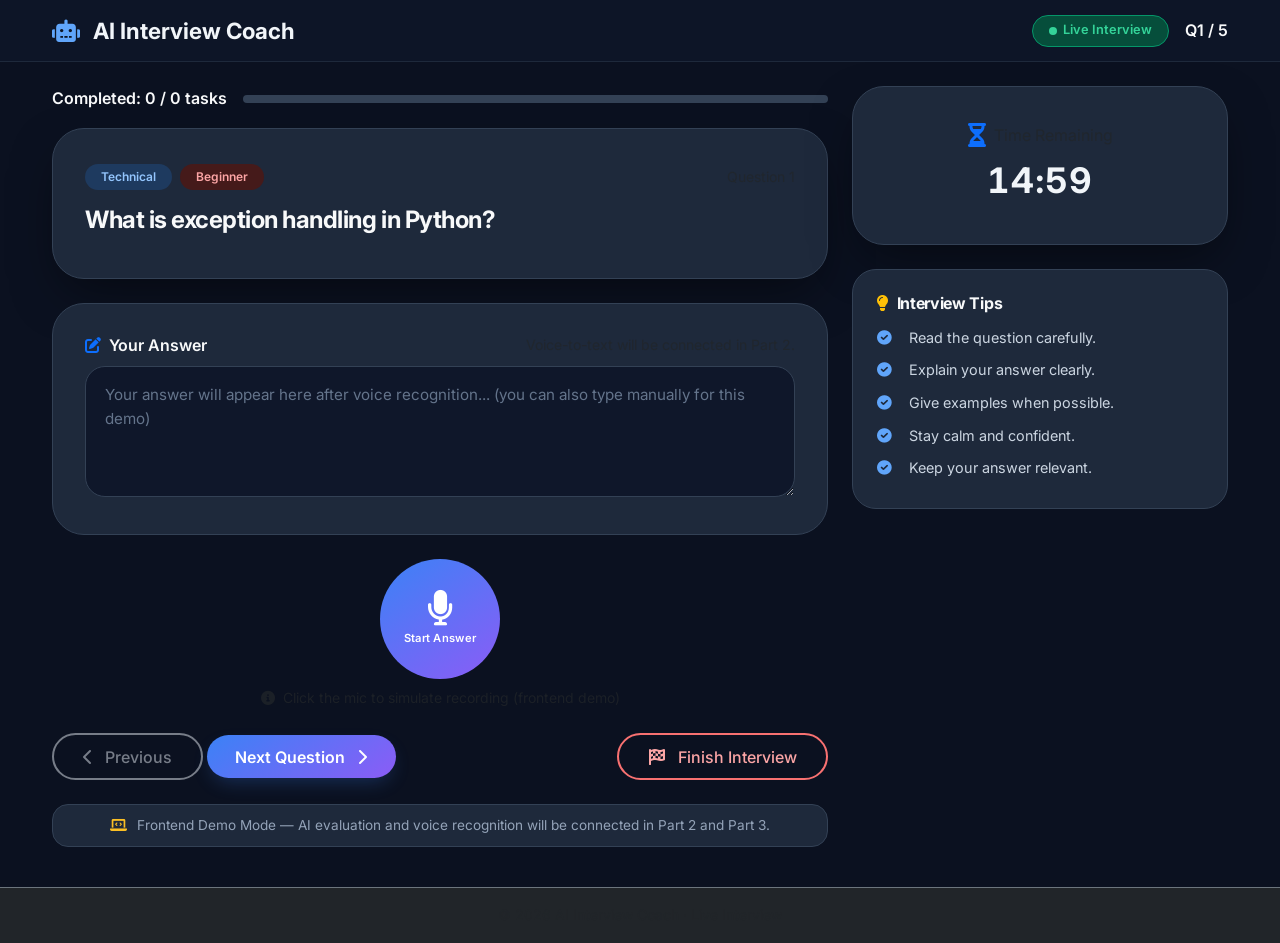
==== frontend/interview.html @ 2a02ca3c "Initial project" ====
<!DOCTYPE html>
<html lang="en">
<head>
  <meta charset="UTF-8" />
  <meta name="viewport" content="width=device-width, initial-scale=1.0" />
  <title>Live Interview · AI Interview Coach</title>

  <!-- Bootstrap 5 & Font Awesome 6 CDN -->
  <link href="https://cdn.jsdelivr.net/npm/bootstrap@5.3.2/dist/css/bootstrap.min.css" rel="stylesheet" />
  <link rel="stylesheet" href="https://cdnjs.cloudflare.com/ajax/libs/font-awesome/6.0.0-beta3/css/all.min.css" />
  <link rel="stylesheet" href="css/style.css">

  <!-- Google Font (Inter) -->
  <link rel="preconnect" href="https://fonts.googleapis.com" />
  <link rel="preconnect" href="https://fonts.gstatic.com" crossorigin />
  <link href="https://fonts.googleapis.com/css2?family=Inter:opsz,wght@14..32,400;14..32,500;14..32,600;14..32,700&display=swap" rel="stylesheet" />

  <style>
    /* ----- reset & base ----- */
    * {
      margin: 0;
      padding: 0;
      box-sizing: border-box;
    }

    body {
      font-family: 'Inter', -apple-system, BlinkMacSystemFont, sans-serif;
      background: #0b1120;
      color: #e2e8f0;
      min-height: 100vh;
      display: flex;
      flex-direction: column;
    }

    /* ----- gradient helpers ----- */
    .gradient-text {
      background: linear-gradient(145deg, #60a5fa, #a78bfa);
      -webkit-background-clip: text;
      -webkit-text-fill-color: transparent;
      background-clip: text;
    }

    .btn-gradient {
      background: linear-gradient(145deg, #3b82f6, #8b5cf6);
      border: none;
      color: #fff;
      font-weight: 600;
      padding: 0.6rem 1.8rem;
      border-radius: 40px;
      transition: all 0.2s ease;
      box-shadow: 0 8px 20px -6px rgba(59, 130, 246, 0.3);
    }

    .btn-gradient:hover {
      transform: translateY(-2px);
      box-shadow: 0 12px 28px -8px rgba(59, 130, 246, 0.5);
      color: #fff;
      background: linear-gradient(145deg, #2563eb, #7c3aed);
    }

    .btn-outline-secondary-custom {
      background: transparent;
      border: 2px solid #475569;
      color: #94a3b8;
      font-weight: 500;
      padding: 0.6rem 1.8rem;
      border-radius: 40px;
      transition: all 0.2s ease;
    }

    .btn-outline-secondary-custom:hover {
      background: #1e293b;
      border-color: #64748b;
      color: #e2e8f0;
      transform: translateY(-2px);
    }

    .btn-danger-custom {
      background: transparent;
      border: 2px solid #f87171;
      color: #fca5a5;
      font-weight: 500;
      padding: 0.6rem 1.8rem;
      border-radius: 40px;
      transition: all 0.2s ease;
    }

    .btn-danger-custom:hover {
      background: #7f1d1d;
      border-color: #ef4444;
      color: #fff;
      transform: translateY(-2px);
    }

    /* ----- navbar / header ----- */
    .interview-header {
      background: rgba(15, 23, 42, 0.85);
      backdrop-filter: blur(12px);
      -webkit-backdrop-filter: blur(12px);
      border-bottom: 1px solid #1e293b;
      padding: 0.8rem 0;
    }

    .header-brand {
      font-weight: 700;
      font-size: 1.4rem;
      color: #f1f5f9;
      text-decoration: none;
    }

    .header-brand i {
      color: #60a5fa;
      margin-right: 8px;
    }

    .status-badge {
      background: #064e3b;
      color: #34d399;
      font-weight: 600;
      font-size: 0.8rem;
      padding: 0.3rem 1rem;
      border-radius: 40px;
      border: 1px solid #059669;
      display: inline-flex;
      align-items: center;
      gap: 6px;
    }

    .status-badge .pulse {
      display: inline-block;
      width: 8px;
      height: 8px;
      background: #34d399;
      border-radius: 50%;
      animation: pulse 1.5s ease-in-out infinite;
    }

    @keyframes pulse {
      0% { opacity: 1; transform: scale(1); }
      50% { opacity: 0.4; transform: scale(0.8); }
      100% { opacity: 1; transform: scale(1); }
    }

    /* ----- main cards ----- */
    .question-card {
      background: #1e293b;
      border: 1px solid #334155;
      border-radius: 32px;
      padding: 2.2rem 2rem;
      box-shadow: 0 20px 50px -12px rgba(0, 0, 0, 0.5);
    }

    .answer-card {
      background: #1e293b;
      border: 1px solid #334155;
      border-radius: 32px;
      padding: 1.8rem 2rem;
    }

    .tips-card {
      background: #1e293b;
      border: 1px solid #334155;
      border-radius: 24px;
      padding: 1.5rem 1.5rem;
    }

    .tips-card ul {
      list-style: none;
      padding-left: 0;
      margin-bottom: 0;
    }

    .tips-card ul li {
      padding: 0.3rem 0;
      color: #cbd5e1;
      font-size: 0.9rem;
    }

    .tips-card ul li i {
      color: #60a5fa;
      width: 20px;
      margin-right: 8px;
    }

    .topic-badge {
      background: #1e3a5f;
      color: #93c5fd;
      padding: 0.2rem 1rem;
      border-radius: 40px;
      font-size: 0.75rem;
      font-weight: 600;
    }

    .difficulty-badge {
      background: #451a1a;
      color: #fca5a5;
      padding: 0.2rem 1rem;
      border-radius: 40px;
      font-size: 0.75rem;
      font-weight: 600;
    }

    /* ----- microphone button ----- */
    .mic-btn {
      width: 120px;
      height: 120px;
      border-radius: 50%;
      border: none;
      background: linear-gradient(145deg, #3b82f6, #8b5cf6);
      color: #fff;
      font-size: 3rem;
      transition: all 0.3s ease;
      box-shadow: 0 0 0 0 rgba(59, 130, 246, 0.4);
      display: flex;
      flex-direction: column;
      align-items: center;
      justify-content: center;
      gap: 4px;
      margin: 0 auto;
      cursor: pointer;
    }

    .mic-btn:hover {
      transform: scale(1.04);
      box-shadow: 0 0 40px rgba(59, 130, 246, 0.3);
    }

    .mic-btn.recording {
      background: linear-gradient(145deg, #dc2626, #b91c1c);
      box-shadow: 0 0 40px rgba(220, 38, 38, 0.4);
      animation: pulse-ring 1.5s ease-in-out infinite;
    }

    @keyframes pulse-ring {
      0% { box-shadow: 0 0 0 0 rgba(220, 38, 38, 0.4); }
      70% { box-shadow: 0 0 0 20px rgba(220, 38, 38, 0); }
      100% { box-shadow: 0 0 0 0 rgba(220, 38, 38, 0); }
    }

    .mic-btn .mic-label {
      font-size: 0.7rem;
      font-weight: 600;
      letter-spacing: 0.3px;
    }

    .mic-btn .mic-icon {
      font-size: 2.2rem;
      line-height: 1;
    }

    .recording-indicator {
      display: none;
      color: #fca5a5;
      font-size: 0.9rem;
      font-weight: 500;
    }

    .recording-indicator.show {
      display: block;
    }

    /* ----- progress bar ----- */
    .progress-custom {
      background: #334155;
      border-radius: 40px;
      height: 8px;
    }

    .progress-custom .progress-bar {
      background: linear-gradient(90deg, #3b82f6, #8b5cf6);
      border-radius: 40px;
      transition: width 0.4s ease;
    }

    /* ----- timer ----- */
    .timer-display {
      font-size: 2.2rem;
      font-weight: 700;
      font-variant-numeric: tabular-nums;
      color: #f1f5f9;
      letter-spacing: 1px;
    }

    .timer-display.warning {
      color: #f87171;
    }

    /* ----- textarea ----- */
    .form-control-dark {
      background: #0f172a;
      border: 1.5px solid #334155;
      border-radius: 20px;
      color: #e2e8f0;
      padding: 1rem 1.2rem;
      font-size: 0.95rem;
      transition: 0.15s;
      resize: vertical;
    }

    .form-control-dark:focus {
      border-color: #8b5cf6;
      box-shadow: 0 0 0 4px rgba(139, 92, 246, 0.15);
      background: #0f172a;
      color: #f1f5f9;
    }

    .form-control-dark::placeholder {
      color: #64748b;
    }

    /* ----- demo note ----- */
    .demo-note {
      background: #1e293b;
      border-radius: 16px;
      padding: 0.6rem 1.2rem;
      border: 1px solid #334155;
      font-size: 0.85rem;
      color: #94a3b8;
      text-align: center;
    }

    .demo-note i {
      color: #fbbf24;
      margin-right: 6px;
    }

    /* responsive */
    @media (max-width: 576px) {
      .question-card {
        padding: 1.5rem 1rem;
      }
      .answer-card {
        padding: 1.2rem 1rem;
      }
      .mic-btn {
        width: 90px;
        height: 90px;
        font-size: 2rem;
      }
      .mic-btn .mic-icon {
        font-size: 1.6rem;
      }
      .timer-display {
        font-size: 1.6rem;
      }
      .header-brand {
        font-size: 1.1rem;
      }
      .btn-gradient,
      .btn-outline-secondary-custom,
      .btn-danger-custom {
        width: 100%;
        justify-content: center;
      }
    }

    @media (max-width: 768px) {
      .tips-card {
        margin-top: 1rem;
      }
    }
  </style>
</head>
<body>

  <!-- ============================================================ -->
  <!-- INTERVIEW HEADER (navbar-like)                               -->
  <!-- ============================================================ -->
  <header class="interview-header">
    <div class="container">
      <div class="row align-items-center">
        <div class="col-6 col-md-4">
          <a href="#" class="header-brand">
            <i class="fas fa-robot"></i> AI Interview Coach
          </a>
        </div>
        <div class="col-6 col-md-8 text-end d-flex align-items-center justify-content-end gap-3">
          <span class="status-badge d-none d-sm-inline-flex">
            <span class="pulse"></span> Live Interview
          </span>
          <span class="text-light fw-semibold" id="questionCounterDisplay">Q1 / 5</span>
        </div>
      </div>
    </div>
  </header>

  <!-- ============================================================ -->
  <!-- MAIN CONTENT                                                 -->
  <!-- ============================================================ -->
  <main class="container py-4 flex-grow-1">
    <div class="row g-4">

      <!-- ===== LEFT COLUMN: question + answer + mic ===== -->
      <div class="col-lg-8">

        <!-- progress bar -->
        <div class="mb-3 d-flex align-items-center gap-3">
          <span class="text-light fw-semibold" id="progressLabel">Question 1 of 5</span>
          <div class="progress-custom flex-grow-1">
            <div class="progress-bar" id="progressBar" style="width: 20%;" role="progressbar" aria-valuenow="20" aria-valuemin="0" aria-valuemax="100"></div>
          </div>
        </div>

        <!-- ===== QUESTION CARD ===== -->
        <div class="question-card mb-4">
          <div class="d-flex flex-wrap align-items-center gap-2 mb-3">
            <span class="topic-badge" id="topicBadge">Python</span>
            <span class="difficulty-badge" id="difficultyBadge">Intermediate</span>
            <span class="ms-auto text-muted small" id="qNumberDisplay">Question 1</span>
          </div>
          <h4 class="fw-bold text-light" id="questionText">
            Explain the difference between a list and a tuple in Python.
          </h4>
        </div>

        <!-- ===== ANSWER SECTION ===== -->
        <div class="answer-card mb-4">
          <div class="d-flex justify-content-between align-items-center mb-2">
            <label class="fw-semibold text-light">
              <i class="fas fa-pen-to-square text-primary me-2"></i>Your Answer
            </label>
            <span class="text-muted small">Voice-to-text will be connected in Part 2.</span>
          </div>
          <textarea class="form-control-dark w-100" id="answerTextarea" rows="4" placeholder="Your answer will appear here after voice recognition... (you can also type manually for this demo)"></textarea>
        </div>

        <!-- ===== MICROPHONE SECTION ===== -->
        <div class="text-center mb-4">
          <button class="mic-btn" id="micButton">
            <span class="mic-icon"><i class="fas fa-microphone"></i></span>
            <span class="mic-label" id="micLabel">Start Answer</span>
          </button>
          <div class="recording-indicator mt-2" id="recordingIndicator">
            <i class="fas fa-circle text-danger me-1" style="font-size: 0.7rem;"></i> Recording...
          </div>
          <p class="text-muted small mt-2 mb-0">
            <i class="fas fa-info-circle me-1"></i> Click the mic to simulate recording (frontend demo)
          </p>
        </div>

        <!-- ===== CONTROLS ===== -->
        <div class="d-flex flex-wrap gap-3 justify-content-between align-items-center">
          <div>
            <button class="btn btn-outline-secondary-custom" id="prevBtn" disabled>
              <i class="fas fa-chevron-left me-1"></i> Previous
            </button>
            <button class="btn btn-gradient" id="nextBtn">
              Next Question <i class="fas fa-chevron-right ms-1"></i>
            </button>
          </div>
          <button class="btn btn-danger-custom" id="finishBtn">
            <i class="fas fa-flag-checkered me-1"></i> Finish Interview
          </button>
        </div>

        <!-- demo status note (inside main column) -->
        <div class="demo-note mt-4">
          <i class="fas fa-laptop-code"></i>
          Frontend Demo Mode — AI evaluation and voice recognition will be connected in Part 2 and Part 3.
        </div>
      </div>

      <!-- ===== RIGHT COLUMN: Timer + Tips ===== -->
      <div class="col-lg-4">
        <!-- Timer -->
        <div class="question-card mb-4 text-center">
          <div class="d-flex align-items-center justify-content-center gap-2 mb-1">
            <i class="fas fa-hourglass-half text-primary fs-4"></i>
            <span class="text-muted">Time Remaining</span>
          </div>
          <div class="timer-display" id="timerDisplay">02:00</div>
          <div id="timeUpMessage" class="text-danger fw-semibold mt-1" style="display: none;">Time is up.</div>
        </div>

        <!-- Interview Tips -->
        <div class="tips-card">
          <h6 class="fw-bold text-light mb-2">
            <i class="fas fa-lightbulb text-warning me-2"></i>Interview Tips
          </h6>
          <ul>
            <li><i class="fas fa-check-circle"></i> Read the question carefully.</li>
            <li><i class="fas fa-check-circle"></i> Explain your answer clearly.</li>
            <li><i class="fas fa-check-circle"></i> Give examples when possible.</li>
            <li><i class="fas fa-check-circle"></i> Stay calm and confident.</li>
            <li><i class="fas fa-check-circle"></i> Keep your answer relevant.</li>
          </ul>
        </div>
      </div>

    </div> <!-- /row -->
  </main>

  <!-- ============================================================ -->
  <!-- FOOTER (simple)                                              -->
  <!-- ============================================================ -->
  <footer class="bg-dark py-3 mt-3 border-top border-secondary">
    <div class="container text-center text-muted small">
      <span>© 2026 AI Interview Coach · Live Interview</span>
    </div>
  </footer>

  <!-- Bootstrap JS -->
  <script src="https://cdn.jsdelivr.net/npm/bootstrap@5.3.2/dist/js/bootstrap.bundle.min.js"></script>

  <!-- ============================================================ -->
  <!-- JAVASCRIPT – all frontend logic                              -->
  <!-- ============================================================ -->
  <script>
    (function() {
      'use strict';

      // ---- SAMPLE QUESTIONS (5 Python-related) ----
      const questions = [{
        text: "Explain the difference between a list and a tuple in Python.",
        topic: "Python",
        difficulty: "Intermediate"
      }, {
        text: "What is a function in Python? How do you define and call a function?",
        topic: "Python",
        difficulty: "Beginner"
      }, {
        text: "Explain how exception handling works in Python with try, except, and finally.",
        topic: "Python",
        difficulty: "Intermediate"
      }, {
        text: "What is Object-Oriented Programming (OOP)? Explain the four pillars of OOP in Python.",
        topic: "Python",
        difficulty: "Advanced"
      }, {
        text: "How do dictionaries work in Python? Explain how to add, update, and retrieve items.",
        topic: "Python",
        difficulty: "Beginner"
      }];

      const totalQ = questions.length;

      // ---- DOM refs ----
      const questionText = document.getElementById('questionText');
      const topicBadge = document.getElementById('topicBadge');
      const difficultyBadge = document.getElementById('difficultyBadge');
      const qNumberDisplay = document.getElementById('qNumberDisplay');
      const questionCounterDisplay = document.getElementById('questionCounterDisplay');
      const progressBar = document.getElementById('progressBar');
      const progressLabel = document.getElementById('progressLabel');

      const answerTextarea = document.getElementById('answerTextarea');
      const micButton = document.getElementById('micButton');
      const micLabel = document.getElementById('micLabel');
      const recordingIndicator = document.getElementById('recordingIndicator');

      const prevBtn = document.getElementById('prevBtn');
      const nextBtn = document.getElementById('nextBtn');
      const finishBtn = document.getElementById('finishBtn');

      const timerDisplay = document.getElementById('timerDisplay');
      const timeUpMessage = document.getElementById('timeUpMessage');

      // ---- state ----
      let currentIndex = 0; // 0-based
      let isRecording = false;
      let timerSeconds = 120; // 2 minutes
      let timerInterval = null;
      let isTimerStopped = false;

      // ---- render question ----
      function renderQuestion(index) {
        const q = questions[index];
        questionText.textContent = q.text;
        topicBadge.textContent = q.topic;
        difficultyBadge.textContent = q.difficulty;

        const qNum = index + 1;
        qNumberDisplay.textContent = `Question ${qNum}`;
        questionCounterDisplay.textContent = `Q${qNum} / ${totalQ}`;

        // progress: (index+1)/total * 100
        const pct = ((index + 1) / totalQ) * 100;
        progressBar.style.width = pct + '%';
        progressBar.setAttribute('aria-valuenow', pct);
        progressLabel.textContent = `Question ${qNum} of ${totalQ}`;

        // disable prev on first
        prevBtn.disabled = (index === 0);
      }

      // ---- reset answer & mic state ----
      function resetAnswerAndMic() {
        answerTextarea.value = '';
        // reset mic
        if (isRecording) {
          isRecording = false;
          micButton.classList.remove('recording');
          micLabel.textContent = 'Start Answer';
          recordingIndicator.classList.remove('show');
        }
      }

      // ---- navigate ----
      function goToQuestion(index) {
        if (index < 0 || index >= totalQ) return;
        currentIndex = index;
        renderQuestion(index);
        resetAnswerAndMic();
      }

      function nextQuestion() {
        if (currentIndex < totalQ - 1) {
          goToQuestion(currentIndex + 1);
        }
      }

      function prevQuestion() {
        if (currentIndex > 0) {
          goToQuestion(currentIndex - 1);
        }
      }

      // ---- timer ----
      function updateTimerDisplay() {
        const mins = Math.floor(timerSeconds / 60);
        const secs = timerSeconds % 60;
        timerDisplay.textContent = `${String(mins).padStart(2, '0')}:${String(secs).padStart(2, '0')}`;

        if (timerSeconds <= 10) {
          timerDisplay.classList.add('warning');
        } else {
          timerDisplay.classList.remove('warning');
        }

        if (timerSeconds <= 0) {
          timerDisplay.textContent = '00:00';
          timeUpMessage.style.display = 'block';
          if (timerInterval) {
            clearInterval(timerInterval);
            timerInterval = null;
            isTimerStopped = true;
          }
        } else {
          timeUpMessage.style.display = 'none';
        }
      }

      function startTimer() {
        if (timerInterval) return;
        isTimerStopped = false;
        timerInterval = setInterval(function() {
          if (timerSeconds > 0) {
            timerSeconds--;
            updateTimerDisplay();
          } else {
            clearInterval(timerInterval);
            timerInterval = null;
            isTimerStopped = true;
            updateTimerDisplay();
          }
        }, 1000);
      }

      // reset timer (called on page load)
      function resetTimer() {
        if (timerInterval) {
          clearInterval(timerInterval);
          timerInterval = null;
        }
        timerSeconds = 120;
        isTimerStopped = false;
        updateTimerDisplay();
        startTimer();
      }

      // ---- mic toggle (simulation) ----
      function toggleMic() {
        if (isTimerStopped) {
          // if time is up, don't allow recording
          alert('Time is up! Please finish the interview.');
          return;
        }
        isRecording = !isRecording;
        if (isRecording) {
          micButton.classList.add('recording');
          micLabel.textContent = 'Stop';
          recordingIndicator.classList.add('show');
          // simulate "recording" by adding some placeholder text after a short delay
          // but don't overwrite if user typed manually
        } else {
          micButton.classList.remove('recording');
          micLabel.textContent = 'Start Answer';
          recordingIndicator.classList.remove('show');
        }
      }

      // ---- finish interview ----
      function finishInterview() {
        if (confirm('Are you sure you want to finish the interview?')) {
          // stop timer
          if (timerInterval) {
            clearInterval(timerInterval);
            timerInterval = null;
          }
          window.location.href = 'result.html';
        }
      }

      // ---- event listeners ----
      nextBtn.addEventListener('click', nextQuestion);
      prevBtn.addEventListener('click', prevQuestion);

      micButton.addEventListener('click', function(e) {
        e.stopPropagation();
        toggleMic();
      });

      finishBtn.addEventListener('click', finishInterview);

      // keyboard shortcuts (optional): arrow keys for navigation
      document.addEventListener('keydown', function(e) {
        if (e.target.tagName === 'TEXTAREA' || e.target.tagName === 'INPUT') return;
        if (e.key === 'ArrowRight') {
          e.preventDefault();
          nextQuestion();
        } else if (e.key === 'ArrowLeft') {
          e.preventDefault();
          prevQuestion();
        }
      });

      // ---- init ----
      renderQuestion(0);
      resetAnswerAndMic();
      resetTimer();

      // ---- if user clicks "Start Answer" but no text, we could optionally simulate voice-to-text
      // but we keep it simple: just recording state.
      // For extra prototype feel, when recording stops, we can append a sample text
      // but we let the user type manually as per requirement.

      // ---- additional: if recording stops, we could simulate a transcribed text
      // but we'll keep it clean: no auto-fill to avoid confusion.

      console.log('Interview screen loaded. Frontend demo mode.');
    })();
  </script>
<script src="js/script.js"></script>
</body>
</html>
---- frontend/css/style.css ----
/* ============================================================
   CSS VARIABLES (Theme)
   ============================================================ */
:root {
    /* Primary Colors */
    --primary-50: #eef2ff;
    --primary-100: #e0e7ff;
    --primary-200: #c7d2fe;
    --primary-300: #a5b4fc;
    --primary-400: #818cf8;
    --primary-500: #6366f1;
    --primary-600: #4f46e5;
    --primary-700: #4338ca;
    --primary-800: #3730a3;

    /* Brand Gradient */
    --gradient-primary: linear-gradient(145deg, #2563eb, #7c3aed);
    --gradient-secondary: linear-gradient(145deg, #059669, #047857);
    --gradient-danger: linear-gradient(145deg, #dc2626, #b91c1c);

    /* Neutral Colors */
    --gray-50: #f8fafc;
    --gray-100: #f1f5f9;
    --gray-200: #e2e8f0;
    --gray-300: #cbd5e1;
    --gray-400: #94a3b8;
    --gray-500: #64748b;
    --gray-600: #475569;
    --gray-700: #334155;
    --gray-800: #1e293b;
    --gray-900: #0f172a;

    /* Semantic Colors */
    --color-success: #16a34a;
    --color-success-bg: #dcfce7;
    --color-warning: #d97706;
    --color-warning-bg: #fef3c7;
    --color-danger: #dc2626;
    --color-danger-bg: #fee2e2;
    --color-info: #2563eb;
    --color-info-bg: #dbeafe;

    /* Typography */
    --font-family: 'Inter', -apple-system, BlinkMacSystemFont, 'Segoe UI', Roboto, sans-serif;
    --font-size-base: 16px;
    --line-height-base: 1.6;

    /* Spacing */
    --spacing-xs: 0.25rem;
    --spacing-sm: 0.5rem;
    --spacing-md: 1rem;
    --spacing-lg: 1.5rem;
    --spacing-xl: 2rem;
    --spacing-2xl: 3rem;

    /* Border Radius */
    --radius-sm: 8px;
    --radius-md: 16px;
    --radius-lg: 24px;
    --radius-xl: 32px;
    --radius-full: 9999px;

    /* Shadows */
    --shadow-sm: 0 2px 8px rgba(0, 0, 0, 0.04);
    --shadow-md: 0 8px 24px -8px rgba(0, 0, 0, 0.06);
    --shadow-lg: 0 16px 40px -12px rgba(37, 99, 235, 0.10);
    --shadow-xl: 0 20px 50px -12px rgba(0, 0, 0, 0.08);

    /* Transitions */
    --transition-fast: 0.15s ease;
    --transition-base: 0.2s ease;
    --transition-slow: 0.3s ease;
}

/* ============================================================
   GLOBAL RESET & BASE
   ============================================================ */
* {
    margin: 0;
    padding: 0;
    box-sizing: border-box;
}

html {
    scroll-behavior: smooth;
}

body {
    font-family: var(--font-family);
    font-size: var(--font-size-base);
    line-height: var(--line-height-base);
    color: var(--gray-800);
    background: #f0f4ff;
    min-height: 100vh;
    display: flex;
    flex-direction: column;
    -webkit-font-smoothing: antialiased;
    -moz-osx-font-smoothing: grayscale;
}

/* Typography */
h1, h2, h3, h4, h5, h6 {
    font-weight: 700;
    letter-spacing: -0.02em;
    color: var(--gray-900);
}

h1 { font-size: 2.5rem; }
h2 { font-size: 2rem; }
h3 { font-size: 1.75rem; }
h4 { font-size: 1.5rem; }
h5 { font-size: 1.25rem; }
h6 { font-size: 1rem; }

p {
    color: var(--gray-600);
    margin-bottom: var(--spacing-md);
}

a {
    color: var(--primary-600);
    text-decoration: none;
    transition: var(--transition-fast);
}

a:hover {
    color: var(--primary-700);
    text-decoration: none;
}

/* ============================================================
   UTILITY CLASSES
   ============================================================ */
/* Gradient Text */
.gradient-text {
    background: var(--gradient-primary);
    -webkit-background-clip: text;
    -webkit-text-fill-color: transparent;
    background-clip: text;
}

/* Gradient Background */
.gradient-bg {
    background: var(--gradient-primary);
}

/* Section Titles */
.section-title {
    font-weight: 700;
    font-size: 2.4rem;
    letter-spacing: -0.02em;
}

.section-subtitle {
    color: var(--gray-500);
    max-width: 700px;
    margin: 0 auto;
}

/* Demo Badge */
.demo-badge {
    background: var(--color-warning-bg);
    color: var(--color-warning);
    font-size: 0.65rem;
    padding: 0.15rem 0.8rem;
    border-radius: var(--radius-full);
    font-weight: 600;
    display: inline-block;
}

.demo-badge-light {
    background: var(--gray-200);
    color: var(--gray-500);
    font-size: 0.65rem;
    padding: 0.15rem 0.8rem;
    border-radius: var(--radius-full);
    font-weight: 600;
    display: inline-block;
}

/* ============================================================
   BUTTONS
   ============================================================ */
.btn {
    font-weight: 600;
    padding: 0.6rem 1.8rem;
    border-radius: var(--radius-full);
    transition: all var(--transition-base);
    border: none;
    cursor: pointer;
    display: inline-flex;
    align-items: center;
    justify-content: center;
    gap: 0.5rem;
}

.btn-primary-gradient {
    background: var(--gradient-primary);
    color: #fff;
    box-shadow: 0 8px 20px -6px rgba(37, 99, 235, 0.3);
}

.btn-primary-gradient:hover {
    transform: translateY(-3px);
    box-shadow: 0 12px 28px -8px rgba(37, 99, 235, 0.45);
    color: #fff;
}

.btn-secondary-gradient {
    background: var(--gradient-secondary);
    color: #fff;
    box-shadow: 0 8px 20px -6px rgba(5, 150, 105, 0.3);
}

.btn-secondary-gradient:hover {
    transform: translateY(-3px);
    box-shadow: 0 12px 28px -8px rgba(5, 150, 105, 0.45);
    color: #fff;
}

.btn-outline-primary {
    background: transparent;
    border: 2px solid var(--primary-500);
    color: var(--primary-600);
}

.btn-outline-primary:hover {
    background: var(--primary-600);
    color: #fff;
    transform: translateY(-2px);
    box-shadow: 0 8px 20px -6px rgba(37, 99, 235, 0.2);
}

.btn-outline-secondary {
    background: transparent;
    border: 2px solid var(--gray-300);
    color: var(--gray-600);
}

.btn-outline-secondary:hover {
    background: var(--gray-100);
    border-color: var(--gray-400);
    transform: translateY(-2px);
}

.btn-danger-outline {
    background: transparent;
    border: 2px solid var(--color-danger);
    color: var(--color-danger);
}

.btn-danger-outline:hover {
    background: var(--color-danger-bg);
    border-color: var(--color-danger);
    transform: translateY(-2px);
}

.btn-danger-solid {
    background: var(--gradient-danger);
    color: #fff;
}

.btn-danger-solid:hover {
    transform: translateY(-3px);
    box-shadow: 0 12px 28px -8px rgba(220, 38, 38, 0.45);
    color: #fff;
}

.btn:disabled,
.btn.disabled {
    opacity: 0.5;
    pointer-events: none;
    transform: none !important;
}

/* ============================================================
   CARDS
   ============================================================ */
.card-base {
    background: #ffffff;
    border: none;
    border-radius: var(--radius-lg);
    padding: 1.8rem 1.8rem;
    box-shadow: var(--shadow-md);
    transition: all var(--transition-base);
    height: 100%;
}

.card-base:hover {
    box-shadow: var(--shadow-lg);
    transform: translateY(-2px);
}

.card-flat {
    background: #ffffff;
    border: none;
    border-radius: var(--radius-lg);
    padding: 1.5rem 1.5rem;
    box-shadow: var(--shadow-sm);
    height: 100%;
}

.card-flat:hover {
    box-shadow: var(--shadow-md);
}

.card-upload {
    background: #ffffff;
    border: 2px dashed var(--gray-300);
    border-radius: var(--radius-xl);
    padding: 3rem 1.5rem;
    text-align: center;
    transition: all var(--transition-base);
    cursor: pointer;
}

.card-upload:hover {
    border-color: var(--primary-400);
    background: var(--primary-50);
}

.card-upload.dragover {
    border-color: var(--primary-500);
    background: var(--primary-50);
}

/* ============================================================
   FORMS
   ============================================================ */
.form-label {
    font-weight: 600;
    font-size: 0.95rem;
    color: var(--gray-700);
    margin-bottom: 0.4rem;
}

.form-label .required-star {
    color: var(--color-danger);
    margin-left: 2px;
}

.form-control,
.form-select {
    border-radius: var(--radius-md);
    padding: 0.7rem 1.2rem;
    border: 1.5px solid var(--gray-200);
    background: #fafcff;
    font-size: 0.95rem;
    transition: var(--transition-fast);
    color: var(--gray-800);
}

.form-control:focus,
.form-select:focus {
    border-color: var(--primary-400);
    box-shadow: 0 0 0 4px rgba(99, 102, 241, 0.10);
    background: #ffffff;
}

.form-control::placeholder {
    color: var(--gray-400);
}

.form-control-dark {
    background: var(--gray-900);
    border: 1.5px solid var(--gray-700);
    border-radius: var(--radius-md);
    color: var(--gray-100);
    padding: 1rem 1.2rem;
    font-size: 0.95rem;
    transition: var(--transition-fast);
}

.form-control-dark:focus {
    border-color: var(--primary-400);
    box-shadow: 0 0 0 4px rgba(99, 102, 241, 0.15);
    background: var(--gray-900);
    color: var(--gray-100);
}

.form-control-dark::placeholder {
    color: var(--gray-500);
}

.form-text {
    color: var(--gray-400);
    font-size: 0.85rem;
}

.input-icon {
    color: var(--primary-400);
    width: 20px;
    text-align: center;
    margin-right: 6px;
}

/* Validation */
.was-validated .form-control:invalid,
.form-control.is-invalid {
    border-color: var(--color-danger);
}

.was-validated .form-control:invalid:focus,
.form-control.is-invalid:focus {
    border-color: var(--color-danger);
    box-shadow: 0 0 0 4px rgba(220, 38, 38, 0.10);
}

.invalid-feedback {
    color: var(--color-danger);
    font-size: 0.875rem;
    margin-top: 0.25rem;
}

/* ============================================================
   BADGES
   ============================================================ */
.badge-success {
    background: var(--color-success-bg);
    color: var(--color-success);
    padding: 0.25rem 1rem;
    border-radius: var(--radius-full);
    font-weight: 600;
    font-size: 0.75rem;
}

.badge-warning {
    background: var(--color-warning-bg);
    color: var(--color-warning);
    padding: 0.25rem 1rem;
    border-radius: var(--radius-full);
    font-weight: 600;
    font-size: 0.75rem;
}

.badge-danger {
    background: var(--color-danger-bg);
    color: var(--color-danger);
    padding: 0.25rem 1rem;
    border-radius: var(--radius-full);
    font-weight: 600;
    font-size: 0.75rem;
}

.badge-info {
    background: var(--color-info-bg);
    color: var(--color-info);
    padding: 0.25rem 1rem;
    border-radius: var(--radius-full);
    font-weight: 600;
    font-size: 0.75rem;
}

.badge-excellent {
    background: var(--color-success-bg);
    color: var(--color-success);
    padding: 0.25rem 1rem;
    border-radius: var(--radius-full);
    font-weight: 600;
    font-size: 0.75rem;
}

.badge-good {
    background: var(--color-info-bg);
    color: var(--color-info);
    padding: 0.25rem 1rem;
    border-radius: var(--radius-full);
    font-weight: 600;
    font-size: 0.75rem;
}

.badge-improving {
    background: var(--color-warning-bg);
    color: var(--color-warning);
    padding: 0.25rem 1rem;
    border-radius: var(--radius-full);
    font-weight: 600;
    font-size: 0.75rem;
}

.badge-needs-improvement {
    background: var(--color-danger-bg);
    color: var(--color-danger);
    padding: 0.25rem 1rem;
    border-radius: var(--radius-full);
    font-weight: 600;
    font-size: 0.75rem;
}

/* Topic & Difficulty Badges (Interview) */
.badge-topic {
    background: #1e3a5f;
    color: #93c5fd;
    padding: 0.2rem 1rem;
    border-radius: var(--radius-full);
    font-size: 0.75rem;
    font-weight: 600;
}

.badge-difficulty {
    padding: 0.2rem 1rem;
    border-radius: var(--radius-full);
    font-size: 0.75rem;
    font-weight: 600;
}

.badge-difficulty-beginner {
    background: var(--color-success-bg);
    color: var(--color-success);
}

.badge-difficulty-intermediate {
    background: var(--color-warning-bg);
    color: var(--color-warning);
}

.badge-difficulty-advanced {
    background: var(--color-danger-bg);
    color: var(--color-danger);
}

/* ============================================================
   NAVBAR
   ============================================================ */
.navbar-custom {
    background: rgba(255, 255, 255, 0.85);
    backdrop-filter: blur(10px);
    -webkit-backdrop-filter: blur(10px);
    box-shadow: 0 4px 20px -6px rgba(0, 0, 0, 0.04);
    padding: 0.7rem 0;
}

.navbar-brand {
    font-weight: 700;
    font-size: 1.5rem;
    letter-spacing: -0.02em;
    color: var(--gray-900);
}

.navbar-brand i {
    color: var(--primary-500);
    margin-right: 8px;
}

.nav-link {
    font-weight: 500;
    color: var(--gray-700);
    margin: 0 8px;
    transition: var(--transition-fast);
}

.nav-link:hover {
    color: var(--primary-500);
}

.nav-link.active {
    color: var(--primary-500);
    font-weight: 600;
}

.navbar .profile-icon {
    width: 40px;
    height: 40px;
    border-radius: 50%;
    background: var(--gradient-primary);
    color: #fff;
    display: flex;
    align-items: center;
    justify-content: center;
    font-weight: 600;
    font-size: 1.1rem;
    cursor: pointer;
    transition: var(--transition-fast);
}

.navbar .profile-icon:hover {
    transform: scale(1.05);
    box-shadow: 0 4px 12px rgba(37, 99, 235, 0.3);
}

.status-badge {
    background: #064e3b;
    color: #34d399;
    font-weight: 600;
    font-size: 0.8rem;
    padding: 0.3rem 1rem;
    border-radius: var(--radius-full);
    border: 1px solid #059669;
    display: inline-flex;
    align-items: center;
    gap: 6px;
}

.status-badge .pulse {
    display: inline-block;
    width: 8px;
    height: 8px;
    background: #34d399;
    border-radius: 50%;
    animation: pulse 1.5s ease-in-out infinite;
}

@keyframes pulse {
    0% { opacity: 1; transform: scale(1); }
    50% { opacity: 0.4; transform: scale(0.8); }
    100% { opacity: 1; transform: scale(1); }
}

.step-badge {
    background: var(--primary-50);
    color: var(--primary-600);
    font-weight: 600;
    font-size: 0.85rem;
    padding: 0.3rem 1.2rem;
    border-radius: var(--radius-full);
    border: 1px solid var(--primary-200);
    display: inline-flex;
    align-items: center;
    gap: 6px;
}

/* ============================================================
   HERO SECTION
   ============================================================ */
.hero-section {
    padding: 3rem 0;
}

.hero-visual {
    background: linear-gradient(145deg, #eef2ff, #e0e7ff);
    border-radius: var(--radius-xl);
    padding: 2rem 1.5rem;
    text-align: center;
    border: 1px solid rgba(255, 255, 255, 0.5);
    box-shadow: 0 20px 40px -16px rgba(37, 99, 235, 0.2);
    min-height: 240px;
    display: flex;
    flex-direction: column;
    justify-content: center;
    align-items: center;
}

.hero-visual i {
    font-size: 4.5rem;
    color: var(--primary-500);
    background: white;
    padding: 20px;
    border-radius: 60px;
    box-shadow: 0 8px 24px rgba(37, 99, 235, 0.15);
    margin-bottom: 18px;
}

/* ============================================================
   INTERVIEW PAGE SPECIFIC
   ============================================================ */
.interview-header {
    background: rgba(15, 23, 42, 0.85);
    backdrop-filter: blur(12px);
    -webkit-backdrop-filter: blur(12px);
    border-bottom: 1px solid var(--gray-700);
    padding: 0.8rem 0;
}

.interview-header .header-brand {
    font-weight: 700;
    font-size: 1.4rem;
    color: #f1f5f9;
    text-decoration: none;
}

.interview-header .header-brand i {
    color: #60a5fa;
    margin-right: 8px;
}

/* Question Card */
.question-card {
    background: var(--gray-800);
    border: 1px solid var(--gray-700);
    border-radius: var(--radius-xl);
    padding: 2.2rem 2rem;
    box-shadow: var(--shadow-xl);
}

.answer-card {
    background: var(--gray-800);
    border: 1px solid var(--gray-700);
    border-radius: var(--radius-xl);
    padding: 1.8rem 2rem;
}

/* Microphone Button */
.mic-btn {
    width: 120px;
    height: 120px;
    border-radius: 50%;
    border: none;
    background: var(--gradient-primary);
    color: #fff;
    font-size: 3rem;
    transition: all var(--transition-slow);
    box-shadow: 0 0 0 0 rgba(59, 130, 246, 0.4);
    display: flex;
    flex-direction: column;
    align-items: center;
    justify-content: center;
    gap: 4px;
    margin: 0 auto;
    cursor: pointer;
}

.mic-btn:hover {
    transform: scale(1.04);
    box-shadow: 0 0 40px rgba(59, 130, 246, 0.3);
}

.mic-btn.recording {
    background: var(--gradient-danger);
    box-shadow: 0 0 40px rgba(220, 38, 38, 0.4);
    animation: pulse-ring 1.5s ease-in-out infinite;
}

@keyframes pulse-ring {
    0% { box-shadow: 0 0 0 0 rgba(220, 38, 38, 0.4); }
    70% { box-shadow: 0 0 0 20px rgba(220, 38, 38, 0); }
    100% { box-shadow: 0 0 0 0 rgba(220, 38, 38, 0); }
}

.mic-btn .mic-label {
    font-size: 0.7rem;
    font-weight: 600;
    letter-spacing: 0.3px;
}

.mic-btn .mic-icon {
    font-size: 2.2rem;
    line-height: 1;
}

.recording-indicator {
    display: none;
    color: #fca5a5;
    font-size: 0.9rem;
    font-weight: 500;
}

.recording-indicator.show {
    display: block;
}

/* Timer */
.timer-display {
    font-size: 2.2rem;
    font-weight: 700;
    font-variant-numeric: tabular-nums;
    color: #f1f5f9;
    letter-spacing: 1px;
}

.timer-display.warning {
    color: #f87171;
}

/* Progress Bar (custom) */
.progress-custom {
    background: var(--gray-700);
    border-radius: var(--radius-full);
    height: 8px;
}

.progress-custom .progress-bar {
    background: var(--gradient-primary);
    border-radius: var(--radius-full);
    transition: width 0.4s ease;
}

/* Interview Tips Card */
.tips-card {
    background: var(--gray-800);
    border: 1px solid var(--gray-700);
    border-radius: var(--radius-lg);
    padding: 1.5rem 1.5rem;
}

.tips-card ul {
    list-style: none;
    padding-left: 0;
    margin-bottom: 0;
}

.tips-card ul li {
    padding: 0.3rem 0;
    color: var(--gray-300);
    font-size: 0.9rem;
}

.tips-card ul li i {
    color: #60a5fa;
    width: 20px;
    margin-right: 8px;
}

/* ============================================================
   RESULT PAGE
   ============================================================ */
.score-ring-container {
    position: relative;
    width: 180px;
    height: 180px;
    margin: 0 auto;
}

.score-ring-container canvas {
    width: 100% !important;
    height: 100% !important;
}

.score-center {
    position: absolute;
    top: 50%;
    left: 50%;
    transform: translate(-50%, -50%);
    text-align: center;
}

.score-center .score-number {
    font-size: 2.8rem;
    font-weight: 800;
    color: var(--gray-900);
    line-height: 1;
}

.score-center .score-label {
    font-size: 0.75rem;
    color: var(--gray-500);
    font-weight: 500;
}

.breakdown-item {
    padding: 0.6rem 0;
    border-bottom: 1px solid var(--gray-100);
}

.breakdown-item:last-child {
    border-bottom: none;
}

.breakdown-item .progress {
    height: 6px;
    border-radius: var(--radius-full);
    background: var(--gray-200);
}

.breakdown-item .progress .progress-bar {
    border-radius: var(--radius-full);
    background: var(--gradient-primary);
}

.readiness-bar {
    height: 12px;
    border-radius: var(--radius-full);
    background: var(--gray-200);
}

.readiness-bar .progress-bar {
    border-radius: var(--radius-full);
    background: var(--gradient-primary);
}

/* ============================================================
   DASHBOARD
   ============================================================ */
.stat-card {
    text-align: center;
    padding: 1.5rem 1rem;
}

.stat-card .stat-icon {
    font-size: 2.2rem;
    color: var(--primary-500);
    margin-bottom: 0.5rem;
    display: block;
}

.stat-card .stat-number {
    font-size: 2.8rem;
    font-weight: 800;
    color: var(--gray-900);
    line-height: 1.2;
}

.stat-card .stat-label {
    font-size: 0.9rem;
    color: var(--gray-500);
    font-weight: 500;
}

.stat-card .stat-desc {
    font-size: 0.8rem;
    color: var(--gray-400);
    margin-top: 0.2rem;
}

/* Quick Action Cards */
.action-card {
    background: #ffffff;
    border: 2px solid var(--gray-100);
    border-radius: var(--radius-md);
    padding: 1.5rem 1.2rem;
    text-align: center;
    transition: all var(--transition-base);
    height: 100%;
    cursor: pointer;
    text-decoration: none;
    color: var(--gray-800);
    display: block;
}

.action-card:hover {
    border-color: var(--primary-400);
    box-shadow: var(--shadow-lg);
    transform: translateY(-4px);
    color: var(--gray-800);
}

.action-card .action-icon {
    font-size: 2.2rem;
    color: var(--primary-500);
    margin-bottom: 0.5rem;
    display: block;
}

.action-card h6 {
    font-weight: 600;
    margin-bottom: 0.2rem;
}

.action-card p {
    font-size: 0.85rem;
    color: var(--gray-500);
    margin-bottom: 0;
}

/* Insight Item */
.insight-item {
    padding: 0.6rem 0;
    border-bottom: 1px solid var(--gray-100);
    display: flex;
    align-items: flex-start;
    gap: 10px;
}

.insight-item:last-child {
    border-bottom: none;
}

.insight-item i {
    color: var(--primary-500);
    font-size: 1.1rem;
    margin-top: 2px;
}

/* ============================================================
   PREPARATION PAGE
   ============================================================ */
.focus-card {
    background: #ffffff;
    border-left: 6px solid var(--primary-500);
    border-radius: var(--radius-md);
    padding: 1.2rem 1.2rem;
    box-shadow: var(--shadow-sm);
    transition: var(--transition-base);
    height: 100%;
}

.focus-card:hover {
    box-shadow: var(--shadow-md);
}

.focus-card .priority-high {
    background: var(--color-danger-bg);
    color: var(--color-danger);
    font-size: 0.65rem;
    font-weight: 700;
    padding: 0.15rem 0.8rem;
    border-radius: var(--radius-full);
}

.focus-card .priority-medium {
    background: var(--color-warning-bg);
    color: var(--color-warning);
    font-size: 0.65rem;
    font-weight: 700;
    padding: 0.15rem 0.8rem;
    border-radius: var(--radius-full);
}

.focus-progress {
    height: 4px;
    border-radius: var(--radius-full);
    background: var(--gray-200);
    margin-top: 6px;
}

.focus-progress .progress-bar {
    border-radius: var(--radius-full);
    background: var(--gradient-primary);
}

/* Day Timeline */
.day-item {
    display: flex;
    gap: 1.2rem;
    padding: 1rem 1.2rem;
    background: #f8faff;
    border-radius: var(--radius-md);
    border-left: 4px solid var(--primary-500);
    transition: var(--transition-base);
    margin-bottom: 0.8rem;
}

.day-item:hover {
    background: var(--primary-50);
}

.day-item .day-number {
    font-weight: 700;
    font-size: 1.4rem;
    color: var(--primary-500);
    min-width: 48px;
    text-align: center;
    line-height: 1.4;
}

.day-item .day-content h6 {
    font-weight: 600;
    margin-bottom: 0.2rem;
    color: var(--gray-900);
}

.day-item .day-content ul {
    list-style: none;
    padding-left: 0;
    margin-bottom: 0;
    font-size: 0.9rem;
    color: var(--gray-600);
}

.day-item .day-content ul li {
    padding: 0.1rem 0;
}

.day-item .day-content ul li i {
    color: var(--primary-500);
    width: 18px;
    font-size: 0.7rem;
}

/* Task Checkbox */
.task-item {
    display: flex;
    align-items: center;
    gap: 12px;
    padding: 0.5rem 0;
    border-bottom: 1px solid var(--gray-100);
    cursor: pointer;
    transition: var(--transition-fast);
}

.task-item:last-child {
    border-bottom: none;
}

.task-item input[type="checkbox"] {
    width: 20px;
    height: 20px;
    accent-color: var(--primary-500);
    cursor: pointer;
    flex-shrink: 0;
}

.task-item .task-text {
    font-size: 0.95rem;
    color: var(--gray-700);
    transition: var(--transition-fast);
}

.task-item.completed .task-text {
    text-decoration: line-through;
    color: var(--gray-400);
}

/* ============================================================
   TABLES
   ============================================================ */
.table-responsive-custom {
    overflow-x: auto;
}

.table-custom {
    width: 100%;
    border-collapse: collapse;
}

.table-custom th {
    font-weight: 600;
    color: var(--gray-500);
    border-bottom: 2px solid var(--gray-200);
    padding: 0.75rem 0.5rem;
    font-size: 0.85rem;
    text-align: left;
}

.table-custom td {
    padding: 0.75rem 0.5rem;
    border-bottom: 1px solid var(--gray-100);
    vertical-align: middle;
}

.table-custom tr:last-child td {
    border-bottom: none;
}

.table-custom .table-actions {
    display: flex;
    gap: 0.5rem;
    flex-wrap: wrap;
}

/* ============================================================
   FILE UPLOAD
   ============================================================ */
.file-info-box {
    background: var(--gray-100);
    border-radius: var(--radius-xl);
    padding: 0.8rem 1.5rem;
    display: flex;
    align-items: center;
    justify-content: space-between;
    flex-wrap: wrap;
    gap: 0.8rem;
    margin-top: 1.2rem;
    border-left: 6px solid var(--primary-500);
}

.file-info-box .file-details {
    display: flex;
    align-items: center;
    gap: 12px;
    flex-wrap: wrap;
}

.file-info-box .file-details i {
    font-size: 2rem;
    color: var(--primary-500);
}

.file-info-box .file-details span {
    font-weight: 500;
}

.file-info-box .file-size {
    color: var(--gray-500);
    font-size: 0.9rem;
}

/* ============================================================
   FOOTER
   ============================================================ */
footer {
    background: var(--gray-900);
    color: var(--gray-400);
    padding: 2rem 0;
    margin-top: auto;
}

footer .brand {
    color: #f1f5f9;
    font-weight: 700;
}

footer .brand i {
    color: #60a5fa;
}

footer a {
    color: var(--gray-400);
    transition: var(--transition-fast);
}

footer a:hover {
    color: #facc15;
}

/* ============================================================
   RESPONSIVE DESIGN
   ============================================================ */
/* Large Screens (desktop) */
@media (min-width: 992px) {
    .container {
        max-width: 1200px;
    }
}

/* Tablets */
@media (max-width: 992px) {
    .hero-section .hero-visual {
        margin-top: 1.5rem;
    }

    .section-title {
        font-size: 2rem;
    }

    .score-ring-container {
        width: 150px;
        height: 150px;
    }

    .score-center .score-number {
        font-size: 2.2rem;
    }
}

/* Mobile */
@media (max-width: 768px) {
    :root {
        --font-size-base: 15px;
    }

    h1 { font-size: 2rem; }
    h2 { font-size: 1.75rem; }
    h3 { font-size: 1.5rem; }
    h4 { font-size: 1.25rem; }
    h5 { font-size: 1.1rem; }

    .section-title {
        font-size: 1.75rem;
    }

    .card-base,
    .card-flat {
        padding: 1.2rem 1rem;
    }

    .stat-card .stat-number {
        font-size: 2rem;
    }

    .day-item {
        flex-direction: column;
        gap: 0.4rem;
        padding: 0.8rem 1rem;
    }

    .day-item .day-number {
        text-align: left;
        font-size: 1.1rem;
        min-width: auto;
    }

    .mic-btn {
        width: 90px;
        height: 90px;
    }

    .mic-btn .mic-icon {
        font-size: 1.6rem;
    }

    .timer-display {
        font-size: 1.6rem;
    }

    .
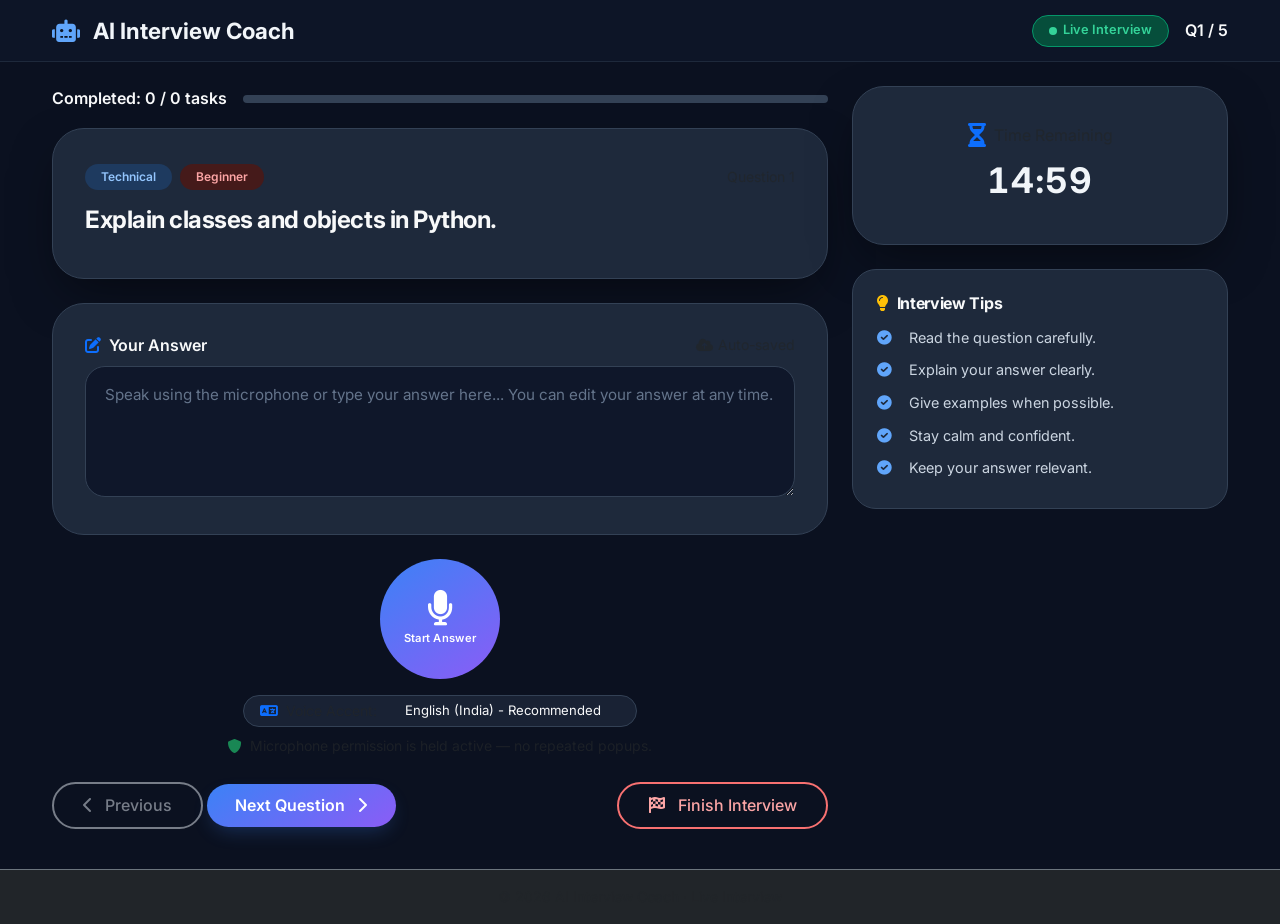
==== commit 54fc78ed: "Update interview application" ====
--- a/frontend/interview.html
+++ b/frontend/interview.html
@@ -419,22 +419,33 @@
             <label class="fw-semibold text-light">
               <i class="fas fa-pen-to-square text-primary me-2"></i>Your Answer
             </label>
-            <span class="text-muted small">Voice-to-text will be connected in Part 2.</span>
-          </div>
-          <textarea class="form-control-dark w-100" id="answerTextarea" rows="4" placeholder="Your answer will appear here after voice recognition... (you can also type manually for this demo)"></textarea>
+            <span class="text-muted small" id="answerSavedIndicator"><i class="fas fa-cloud-arrow-up text-success me-1"></i>Auto-saved</span>
+          </div>
+          <textarea class="form-control-dark w-100" id="answerTextarea" rows="4" placeholder="Speak using the microphone or type your answer here... You can edit your answer at any time."></textarea>
         </div>
 
         <!-- ===== MICROPHONE SECTION ===== -->
         <div class="text-center mb-4">
-          <button class="mic-btn" id="micButton">
-            <span class="mic-icon"><i class="fas fa-microphone"></i></span>
-            <span class="mic-label" id="micLabel">Start Answer</span>
-          </button>
+          <div class="d-flex justify-content-center align-items-center mb-2">
+            <button class="mic-btn" id="micButton">
+              <span class="mic-icon"><i class="fas fa-microphone"></i></span>
+              <span class="mic-label" id="micLabel">Start Answer</span>
+            </button>
+          </div>
           <div class="recording-indicator mt-2" id="recordingIndicator">
-            <i class="fas fa-circle text-danger me-1" style="font-size: 0.7rem;"></i> Recording...
+            <i class="fas fa-circle text-danger me-1" style="font-size: 0.7rem;"></i> Listening to your voice...
+          </div>
+          <div class="d-inline-flex align-items-center gap-2 mt-2 px-3 py-1 rounded-pill" style="background: rgba(30, 41, 59, 0.75); border: 1px solid #334155;">
+            <i class="fas fa-language text-primary small"></i>
+            <span class="small text-muted">Voice Accent:</span>
+            <select id="voiceLangSelect" class="form-select form-select-sm bg-transparent text-light border-0 py-0" style="width: auto; cursor: pointer; font-size: 0.82rem; outline: none; box-shadow: none;">
+              <option value="en-IN" class="bg-dark text-light" selected>English (India) - Recommended</option>
+              <option value="en-US" class="bg-dark text-light">English (US)</option>
+              <option value="en-GB" class="bg-dark text-light">English (UK)</option>
+            </select>
           </div>
           <p class="text-muted small mt-2 mb-0">
-            <i class="fas fa-info-circle me-1"></i> Click the mic to simulate recording (frontend demo)
+            <i class="fas fa-shield-alt text-success me-1"></i> Microphone permission is held active — no repeated popups.
           </p>
         </div>
 
@@ -451,12 +462,6 @@
           <button class="btn btn-danger-custom" id="finishBtn">
             <i class="fas fa-flag-checkered me-1"></i> Finish Interview
           </button>
-        </div>
-
-        <!-- demo status note (inside main column) -->
-        <div class="demo-note mt-4">
-          <i class="fas fa-laptop-code"></i>
-          Frontend Demo Mode — AI evaluation and voice recognition will be connected in Part 2 and Part 3.
         </div>
       </div>
 
@@ -502,244 +507,7 @@
   <!-- Bootstrap JS -->
   <script src="https://cdn.jsdelivr.net/npm/bootstrap@5.3.2/dist/js/bootstrap.bundle.min.js"></script>
 
-  <!-- ============================================================ -->
-  <!-- JAVASCRIPT – all frontend logic                              -->
-  <!-- ============================================================ -->
-  <script>
-    (function() {
-      'use strict';
-
-      // ---- SAMPLE QUESTIONS (5 Python-related) ----
-      const questions = [{
-        text: "Explain the difference between a list and a tuple in Python.",
-        topic: "Python",
-        difficulty: "Intermediate"
-      }, {
-        text: "What is a function in Python? How do you define and call a function?",
-        topic: "Python",
-        difficulty: "Beginner"
-      }, {
-        text: "Explain how exception handling works in Python with try, except, and finally.",
-        topic: "Python",
-        difficulty: "Intermediate"
-      }, {
-        text: "What is Object-Oriented Programming (OOP)? Explain the four pillars of OOP in Python.",
-        topic: "Python",
-        difficulty: "Advanced"
-      }, {
-        text: "How do dictionaries work in Python? Explain how to add, update, and retrieve items.",
-        topic: "Python",
-        difficulty: "Beginner"
-      }];
-
-      const totalQ = questions.length;
-
-      // ---- DOM refs ----
-      const questionText = document.getElementById('questionText');
-      const topicBadge = document.getElementById('topicBadge');
-      const difficultyBadge = document.getElementById('difficultyBadge');
-      const qNumberDisplay = document.getElementById('qNumberDisplay');
-      const questionCounterDisplay = document.getElementById('questionCounterDisplay');
-      const progressBar = document.getElementById('progressBar');
-      const progressLabel = document.getElementById('progressLabel');
-
-      const answerTextarea = document.getElementById('answerTextarea');
-      const micButton = document.getElementById('micButton');
-      const micLabel = document.getElementById('micLabel');
-      const recordingIndicator = document.getElementById('recordingIndicator');
-
-      const prevBtn = document.getElementById('prevBtn');
-      const nextBtn = document.getElementById('nextBtn');
-      const finishBtn = document.getElementById('finishBtn');
-
-      const timerDisplay = document.getElementById('timerDisplay');
-      const timeUpMessage = document.getElementById('timeUpMessage');
-
-      // ---- state ----
-      let currentIndex = 0; // 0-based
-      let isRecording = false;
-      let timerSeconds = 120; // 2 minutes
-      let timerInterval = null;
-      let isTimerStopped = false;
-
-      // ---- render question ----
-      function renderQuestion(index) {
-        const q = questions[index];
-        questionText.textContent = q.text;
-        topicBadge.textContent = q.topic;
-        difficultyBadge.textContent = q.difficulty;
-
-        const qNum = index + 1;
-        qNumberDisplay.textContent = `Question ${qNum}`;
-        questionCounterDisplay.textContent = `Q${qNum} / ${totalQ}`;
-
-        // progress: (index+1)/total * 100
-        const pct = ((index + 1) / totalQ) * 100;
-        progressBar.style.width = pct + '%';
-        progressBar.setAttribute('aria-valuenow', pct);
-        progressLabel.textContent = `Question ${qNum} of ${totalQ}`;
-
-        // disable prev on first
-        prevBtn.disabled = (index === 0);
-      }
-
-      // ---- reset answer & mic state ----
-      function resetAnswerAndMic() {
-        answerTextarea.value = '';
-        // reset mic
-        if (isRecording) {
-          isRecording = false;
-          micButton.classList.remove('recording');
-          micLabel.textContent = 'Start Answer';
-          recordingIndicator.classList.remove('show');
-        }
-      }
-
-      // ---- navigate ----
-      function goToQuestion(index) {
-        if (index < 0 || index >= totalQ) return;
-        currentIndex = index;
-        renderQuestion(index);
-        resetAnswerAndMic();
-      }
-
-      function nextQuestion() {
-        if (currentIndex < totalQ - 1) {
-          goToQuestion(currentIndex + 1);
-        }
-      }
-
-      function prevQuestion() {
-        if (currentIndex > 0) {
-          goToQuestion(currentIndex - 1);
-        }
-      }
-
-      // ---- timer ----
-      function updateTimerDisplay() {
-        const mins = Math.floor(timerSeconds / 60);
-        const secs = timerSeconds % 60;
-        timerDisplay.textContent = `${String(mins).padStart(2, '0')}:${String(secs).padStart(2, '0')}`;
-
-        if (timerSeconds <= 10) {
-          timerDisplay.classList.add('warning');
-        } else {
-          timerDisplay.classList.remove('warning');
-        }
-
-        if (timerSeconds <= 0) {
-          timerDisplay.textContent = '00:00';
-          timeUpMessage.style.display = 'block';
-          if (timerInterval) {
-            clearInterval(timerInterval);
-            timerInterval = null;
-            isTimerStopped = true;
-          }
-        } else {
-          timeUpMessage.style.display = 'none';
-        }
-      }
-
-      function startTimer() {
-        if (timerInterval) return;
-        isTimerStopped = false;
-        timerInterval = setInterval(function() {
-          if (timerSeconds > 0) {
-            timerSeconds--;
-            updateTimerDisplay();
-          } else {
-            clearInterval(timerInterval);
-            timerInterval = null;
-            isTimerStopped = true;
-            updateTimerDisplay();
-          }
-        }, 1000);
-      }
-
-      // reset timer (called on page load)
-      function resetTimer() {
-        if (timerInterval) {
-          clearInterval(timerInterval);
-          timerInterval = null;
-        }
-        timerSeconds = 120;
-        isTimerStopped = false;
-        updateTimerDisplay();
-        startTimer();
-      }
-
-      // ---- mic toggle (simulation) ----
-      function toggleMic() {
-        if (isTimerStopped) {
-          // if time is up, don't allow recording
-          alert('Time is up! Please finish the interview.');
-          return;
-        }
-        isRecording = !isRecording;
-        if (isRecording) {
-          micButton.classList.add('recording');
-          micLabel.textContent = 'Stop';
-          recordingIndicator.classList.add('show');
-          // simulate "recording" by adding some placeholder text after a short delay
-          // but don't overwrite if user typed manually
-        } else {
-          micButton.classList.remove('recording');
-          micLabel.textContent = 'Start Answer';
-          recordingIndicator.classList.remove('show');
-        }
-      }
-
-      // ---- finish interview ----
-      function finishInterview() {
-        if (confirm('Are you sure you want to finish the interview?')) {
-          // stop timer
-          if (timerInterval) {
-            clearInterval(timerInterval);
-            timerInterval = null;
-          }
-          window.location.href = 'result.html';
-        }
-      }
-
-      // ---- event listeners ----
-      nextBtn.addEventListener('click', nextQuestion);
-      prevBtn.addEventListener('click', prevQuestion);
-
-      micButton.addEventListener('click', function(e) {
-        e.stopPropagation();
-        toggleMic();
-      });
-
-      finishBtn.addEventListener('click', finishInterview);
-
-      // keyboard shortcuts (optional): arrow keys for navigation
-      document.addEventListener('keydown', function(e) {
-        if (e.target.tagName === 'TEXTAREA' || e.target.tagName === 'INPUT') return;
-        if (e.key === 'ArrowRight') {
-          e.preventDefault();
-          nextQuestion();
-        } else if (e.key === 'ArrowLeft') {
-          e.preventDefault();
-          prevQuestion();
-        }
-      });
-
-      // ---- init ----
-      renderQuestion(0);
-      resetAnswerAndMic();
-      resetTimer();
-
-      // ---- if user clicks "Start Answer" but no text, we could optionally simulate voice-to-text
-      // but we keep it simple: just recording state.
-      // For extra prototype feel, when recording stops, we can append a sample text
-      // but we let the user type manually as per requirement.
-
-      // ---- additional: if recording stops, we could simulate a transcribed text
-      // but we'll keep it clean: no auto-fill to avoid confusion.
-
-      console.log('Interview screen loaded. Frontend demo mode.');
-    })();
-  </script>
-<script src="js/script.js"></script>
+  <!-- Main application logic -->
+  <script src="js/script.js"></script>
 </body>
 </html>
